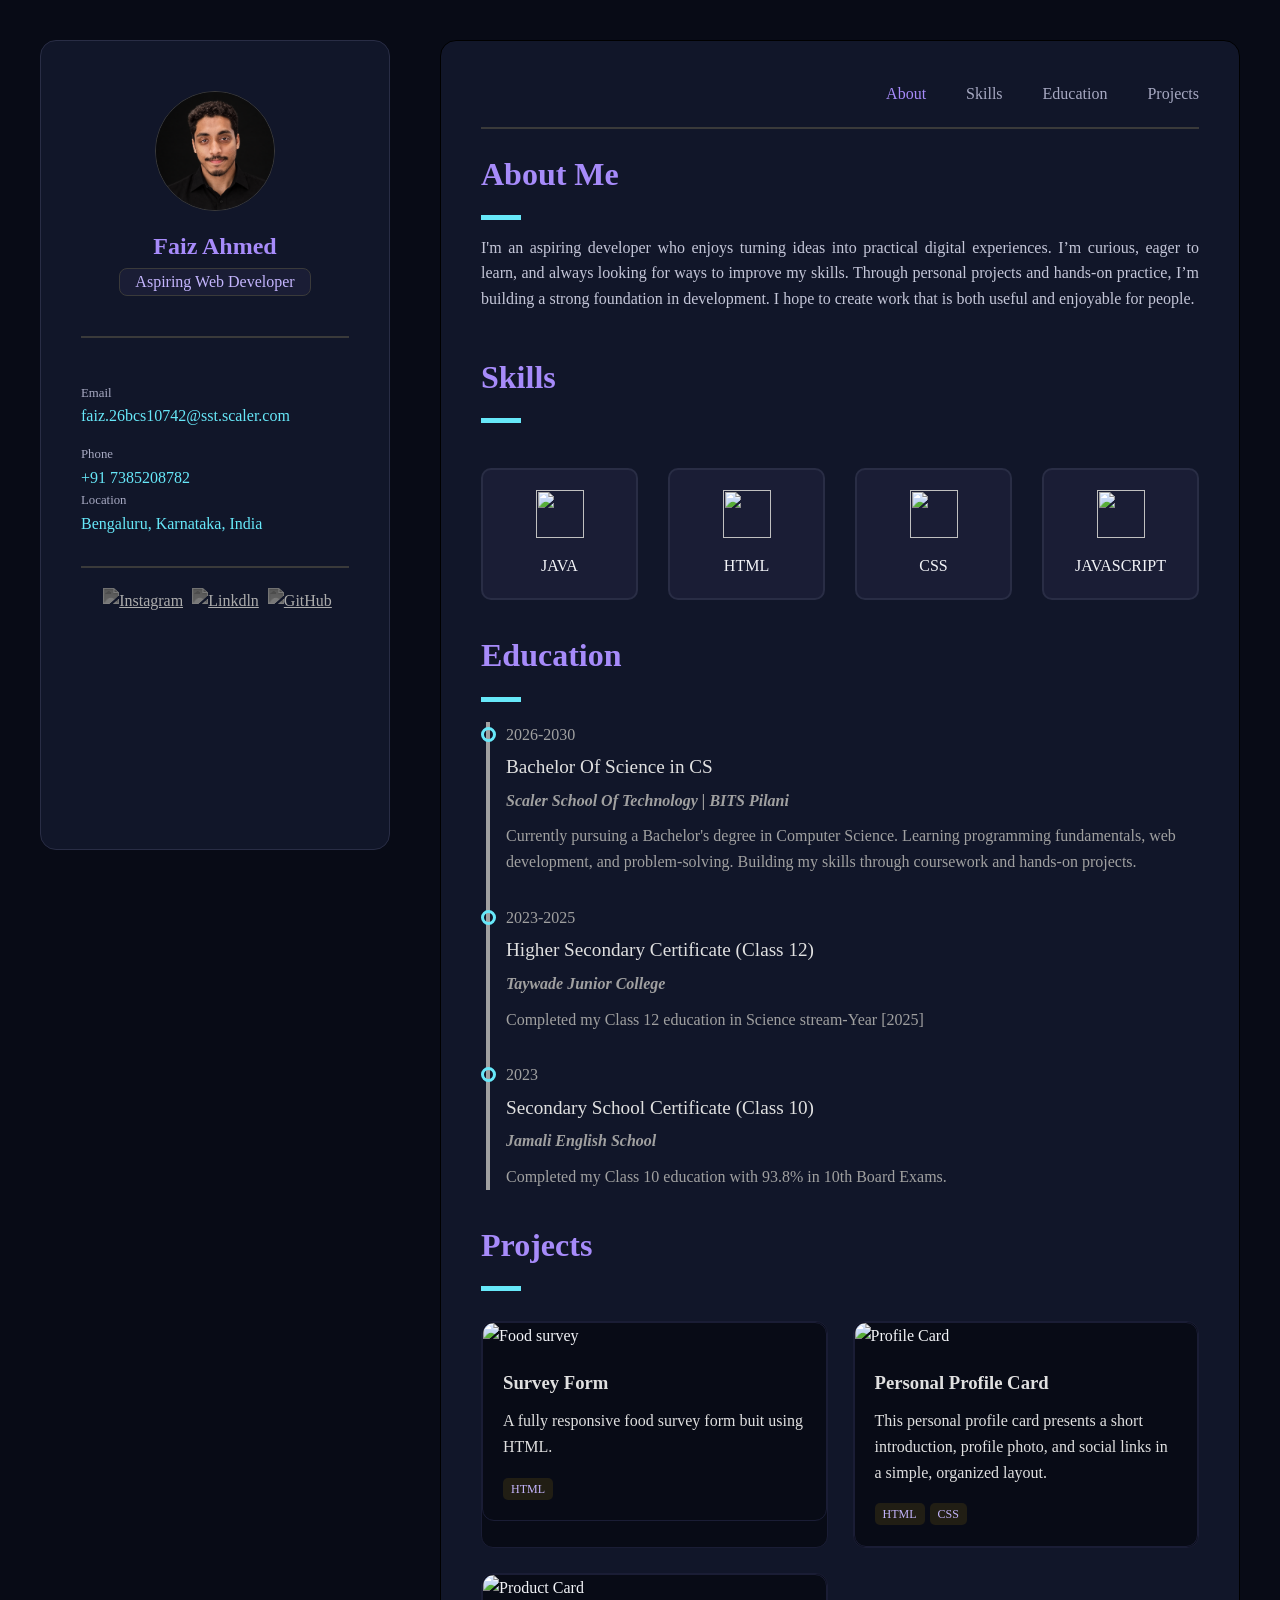
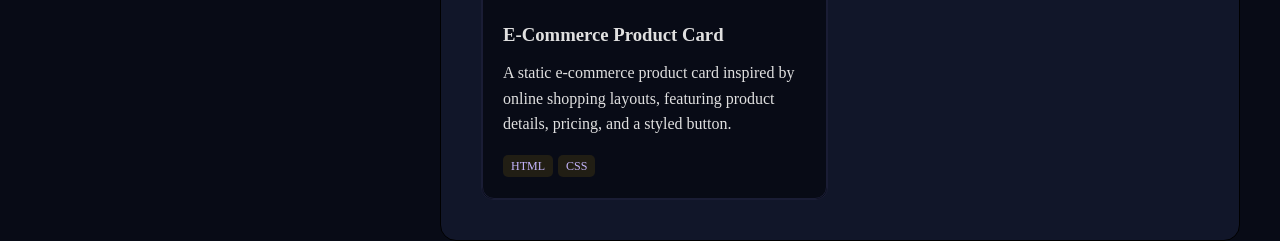
==== index.html @ 44d533f0 "Add files via upload" ====
<!DOCTYPE html>
<html lang="en">
<head>
    <meta charset="UTF-8">
    <meta name="viewport" content="width=device-width, initial-scale=1.0">
    <title>Portfolio</title>
    <link rel="stylesheet" href="./style.css">
</head>
<body>

    <div class="main-container">

        <div class="sidebar">
            <!-- Profile -->
            <div class="profile">
                <img src="./faiz2.png" alt="Profile Picture">
                <h2>Faiz Ahmed</h2>
                <p>Aspiring Web Developer</p>
            </div>

<!-- contact information -->

            <div class="Contact">
                <div class="email"></div>
                <h3 class="label">Email</h3>
                <a href="mailto:faiz.26bcs10742@sst.scaler.com" class="value">faiz.26bcs10742@sst.scaler.com</a>
                <div class="phone"></div>
                <h3 class="label">Phone</h3>
                <a href="tel:+917385208782" class="value">+91 7385208782</a>
                <div class="location"></div>
                <h3 class="label">Location</h3>
                <p class="value">Bengaluru, Karnataka, India</p>
            </div>

            <!-- Social Links -->

            <div class="social">
                <a href="https://www.instagram.com/faiz_ahmed642/?hl=en"><img src="https://simpleicons.org/icons/instagram.svg" alt="Instagram"></a>
                <a href="https://www.linkedin.com/in/faiz-ahmed-292b7b2b3/"><img src="https://encrypted-tbn0.gstatic.com/images?q=tbn:ANd9GcT0uOH3sgZgKHSkgX4N8NPa2OfcFD6c4oeHa74ffMgkmoTiyL1mnaVb_tIJ&s=10" alt="Linkdln"></a>
                <a href="https://github.com/faizahmed-lab"><img src="https://simpleicons.org/icons/github.svg" alt="GitHub"></a>

            </div>
         </div>

<!-- main content -->
        <div class="main-content">

        <!-- Navigation -->
         <div id="navigation">
            <nav>
                <a href="#about" class="active">About</a>
                <a href="#Skills">Skills</a>
                <a href="#education">Education</a>
                <a href="#Projects">Projects</a>
            </nav>
         </div>

        <!-- About Me -->
         <div id="about">
            <h2 class="heading">About Me</h2>
            <div class="line"></div>
            <p class="content"> I'm an aspiring developer who enjoys turning ideas into practical digital experiences. I’m curious, eager to learn, and always looking for ways to improve my skills. Through personal projects and hands-on practice, I’m building a strong foundation in development. I hope to create work that is both useful and enjoyable for people.</p>
         </div>

        <!-- Skills -->
         <div id="Skills">
            <h2 class="heading">Skills</h2>
            <div class="line"></div>
            <div class="grid-container">
                <div class="item">
                    <img src="https://encrypted-tbn0.gstatic.com/images?q=tbn:ANd9GcRjrOukvtE_l8-Sw6jD1ZQpUVd9QMWXc1JpSIQkuCBKnjbneDJUtqvRBC0&s=10" alt="">
                    <h3>JAVA</h3>
                </div>
                <div class="item">
                    <img src="https://simpleicons.org/icons/html5.svg" alt="">
                    <h3>HTML</h3>
                </div>
                <div class="item">
                    <img src="https://simpleicons.org/icons/css.svg" alt="">
                    <h3>CSS</h3>
                </div>
                <div class="item">
                    <img src="https://simpleicons.org/icons/javascript.svg" alt="">
                    <h3>JAVASCRIPT</h3>
                </div>
            </div>
         </div>

        <!-- Education -->
         <div id="education">
            <h2 class="heading">Education</h2>
            <div class="line"></div>
            <div class="edtech" >


                <div class="edfirst">
                    <div class="year">2026-2030</div>
                    <h3 class="degree">Bachelor Of Science in CS </h3>
                    <h4 class="college">Scaler School Of Technology | BITS Pilani</h4>
                    <p class="work">Currently pursuing a Bachelor's degree in Computer Science.
                                Learning programming fundamentals, web development, and problem-solving. Building my skills through coursework and hands-on projects.</p>
                                <div class="goal"></div>
                </div>
                <div class="edsecond">
                    <div class="year">2023-2025</div>
                    <h3 class="degree">Higher Secondary Certificate (Class 12)</h3>
                    <h4 class="college">Taywade Junior College</h4>
                    <p class="work">Completed my Class 12 education in Science stream-Year [2025]</p>
                    <div class="goal"></div>
                </div>
                <div class="edthird">
                    <div class="year">2023</div>
                    <h3 class="degree">Secondary School Certificate (Class 10)</h3>
                    <h4 class="college">Jamali English School</h4>
                    <p class="work">Completed my Class 10 education with 93.8% in 10th Board Exams.</p>
                    <div class="goal"></div>
                    </div>
                    <div class="liner"></div>
                </div>
            </div>

        <!-- Projects -->
         <div id="Projects">
            <h2 class="heading">Projects</h2>
            <div class="line"></div>

            <div class="project-container">
                <div class="project">
                    <a class="project" href="./food-survey.html">
                    <img src="https://file.forms.app/sitefile/60+Great-food-survey-questions-to-ask.png" alt="Food survey">
                    <div class="card">
                        <h3>Survey Form</h3>
                        <p>A fully responsive food survey form buit using HTML.</p>
                        <span>HTML</span>
                    </div>
                    </a>
                </div>
                <div class="project">
                    <a class="project" href="./profile-card.html">
                    <img src="https://c8.alamy.com/comp/2EY5YPY/user-or-profile-card-details-symbol-identity-document-with-person-photo-and-text-personal-info-data-cards-2EY5YPY.jpg" alt="Profile Card">
                    <div class="card">
                        <h3>Personal Profile Card </h3>
                        <p>This personal profile card presents a short introduction, profile photo, and social links in a simple, organized layout.</p>
                        <span>HTML</span><span>CSS</span>
                    </div>
                    </a>
                </div>
                <div class="project">
                    <a class="project" href="./product-card.html">
                    <img src="https://encrypted-tbn0.gstatic.com/images?q=tbn:ANd9GcRB8BgYrSVpAyaVmkL8qRPOoXy6xbVejKqr5fs8Ip3-p4h-X5C5taGGCZU&s=10" alt="Product Card">
                    <div class="card">
                        <h3>E-Commerce Product Card</h3>
                        <p>A static e-commerce product card inspired by online shopping layouts, featuring product details, pricing, and a styled button.</p>
                        <span>HTML</span><span>CSS</span>
                    </div>
                    </a>
                </div>
                
            </div>
         </div>


    </div>
    
    </div>
</body>
</html>
---- style.css ----
*{
    padding: 0;
    margin: 0;
    box-sizing: border-box;
}

body{
    background-color:#080B16;
    font-family: Poppins;
    color:#F3F4F8;
    line-height: 1.6;
}

.main-container{
    display: grid;
    max-width:1200px;
    grid-template-columns:350px 1fr;
    gap:50px;
    padding-top:40px;
    margin:auto;
}

.sidebar{
    height:90vh;
    background-color :#111629;
    border:1px solid #292D45;
    border-radius:16px;
    padding:40px;
    position: sticky;
    top:40px;
}

.main-content{
    background-color:#111629;
    border:1px solid black;
    border-radius: 16px;
    padding: 40px;
}
/* Profile information */

.profile img{
    height: 120px;
    width : 120px;
    border-radius: 50%;
    border: 1px solid #3a3a3a;
}

.profile h2{
    font-size:1.5rem;
    font-weight:700;
    margin-top: 20px;
    color:#A78BFA;
}

.profile{
    text-align: center;
    padding: 10px;
    line-height:1.0;
}

.profile p{
    background-color:#1A1D35;
    padding:5px 15px;
    color: #C4B5FD;
    border: 1px solid #3a3a3a;
    border-radius:8px;
    display:inline-block;
    font-size: 0.8 rem;
    margin-top: 10px;
}

/* contact information */
.Contact{
    margin-top: 30px;
    border-top: 2px solid #3a3a3a;
    padding-top:30px;
}

.label{
    font-weight:500;
    font-size: 0.8rem;
    color:#A7A9C2;
}

.value{
    color:#67E8F9;
    text-decoration:none;
}

.email , .phone{
    margin-bottom:15px;
}

/* Social Links */

.social{
    margin-top:30px;
    border-top:2px solid #3a3a3a;
    padding-top:20px;
    text-align: center;
}

.social img{
    height:24px;
    width:24px;
    margin-left: 5px;
    filter : grayscale(1) invert(0.7);
    transition: filter 0.3s ease;
}

.social img:hover{
    filter:grayscale(0) invert(0);
}

/* main content */

/* Navigation */

#navigation{
    padding-bottom:20px;
    margin-bottom:20px;
    border-bottom:2px solid #3a3a3a;
}

nav{
    display:flex;
    justify-content: flex-end;
    gap: 40px;
}

nav a{
    text-decoration:none;
    color:#A7A9C2;
    font-weight:500;
    transition : color 0.3s ease;
}

.active, nav a:hover{
    color:#A78BFA;
}

/* about me */
.heading{
      color:#A78BFA;
      font-size:2rem;
      margin-bottom: 15px;
}

.line{
    width: 40px;
    height:5px;
    background-color:#67E8F9;
    margin-bottom: 15px; 
} 

.content{
    text-align: justify;
    color:#C4C6D8;   
}

#about{
    margin:0 0 40px;
}

/* skills section */

.grid-container{
    display: grid;
    grid-template-columns: repeat(auto-fit , minmax(120px,1fr)) ;
    gap: 30px;
}

.item{
    padding: 20px;
    border-radius: 10px;
    border: 2px solid #292D45;
    background-color:#1A1D35;
    text-align: center;
    margin-top: 30px;
    transition: transform 0.3s ease , box-shadow 0.3s ease;

}
.item img{
    height:48px;
    width:48px;
    margin-bottom:15px;
}

.item h3{
      font-size: 1rem;
      font-weight: 500;
}

.item:hover{
    transform: scale(1.1);
    box-shadow: 0px 0px 10px 5px rgba(0,0,0,0.3);

}

/* education */

.edtech{
    position:relative;
    margin-top:20px;
}

#education{
    margin-top: 30px;
}


.year{
    color:#a0a0a0;
    font-size: 0.9 rem;
    margin-bottom: 5px;
}

.degree{
    color:#e0e0e0;
    font-size : 1.2rem;
    font-weight : 500;
    margin-bottom: 5px;
}

.college{
    font-style: italic;
    color:#a0a0a0;
    margin-bottom:10px;
}

.work{
    color:#a0a0a0;
}

.edfirst , .edsecond , .edthird{
   margin-bottom: 30px;
   padding-left: 25px;
   position:relative;
}

.goal{
    height : 15px;
    width: 15px;
    border-radius:50%;
    border: 3px solid #67E8F9;
    position:absolute;
    top:5px;
    left:0px;
    z-index: 5;

}

.liner{
    position:absolute;
    width:2px;
    top:0px;
    bottom:0px;
    border:2px solid #a0a0a0;
    left:5px;
}

/* Projects */

.project-container{
    margin-top: 30px;
    display:grid;
    grid-template-columns: 1fr 1fr;
    gap:25px;
}

.project {
    display: block;
    color: inherit;
    text-decoration: none;
    cursor: pointer;
}

.project{
    background-color:#080B16;
    border-radius:12px;
    border:1px solid #1A1D35;
    overflow:hidden;
    transition: transform 0.5s ease, box-shadow 0.5s ease;
}

.project:hover{
    transform: translateY(-10px);
    box-shadow: 0px 0px 10px 5px rgba(0,0,0,0.3);

}


.project img{
    height:180px;
    width:100%;
    object-fit: cover;
}

.card{
    padding: 20px;
}

.card h3{
    color:#e0e0e0;
    margin-bottom: 10px;
}

.card p{
    color:#e0e0e0;
    line-height:1.6;
    margin-bottom: 15px;
}

.card span{
    color :#C4B5FD;
    background-color: rgba(255,191,0,0.1);
    padding : 4px 8px;
    border-radius : 5px;
    font-size:0.75rem;
    margin-right:5px;
}


@media screen and (max-width:1200px) {
    .main-container{
        grid-template-columns: 1fr;
        padding:20px;
    }

    .sidebar{
        position: static;
        height: auto;
    }
}
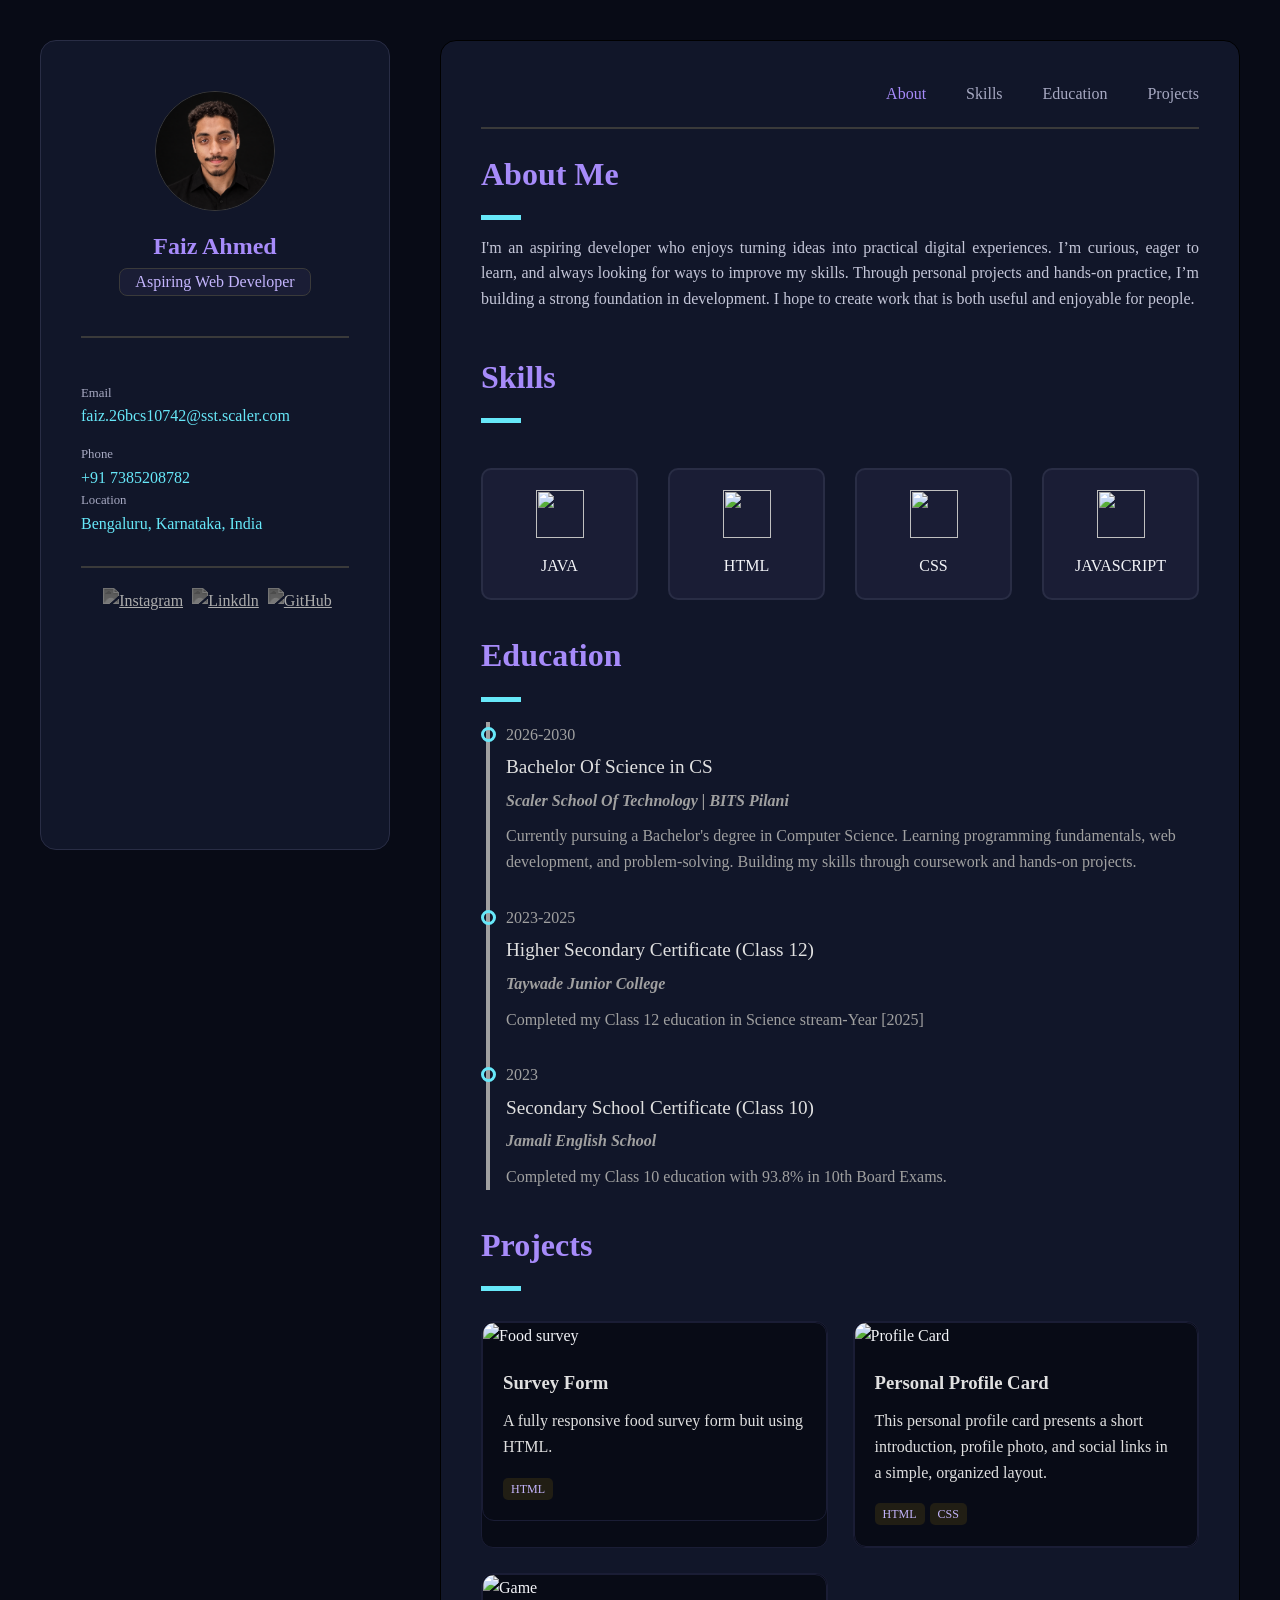
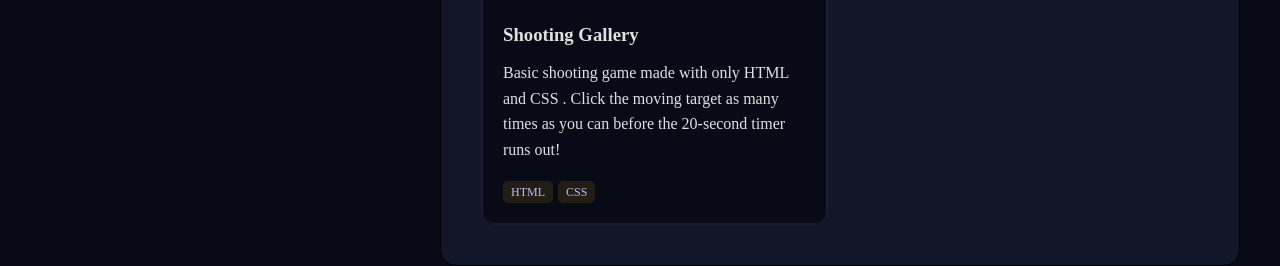
==== commit adac5832: "Add files via upload" ====
--- a/index.html
+++ b/index.html
@@ -146,11 +146,12 @@
                     </a>
                 </div>
                 <div class="project">
-                    <a class="project" href="./product-card.html">
-                    <img src="https://encrypted-tbn0.gstatic.com/images?q=tbn:ANd9GcRB8BgYrSVpAyaVmkL8qRPOoXy6xbVejKqr5fs8Ip3-p4h-X5C5taGGCZU&s=10" alt="Product Card">
+                    <a class="project" href="./game.html">
+                    <img src="https://encrypted-tbn0.gstatic.com/images?q=tbn:ANd9GcRVBIhdApsCW00yUlxbCo7i1_djn_vO7w9enQZYMKW1UZQwx6oUlVy6oWzs&s=10" alt="Game">
                     <div class="card">
-                        <h3>E-Commerce Product Card</h3>
-                        <p>A static e-commerce product card inspired by online shopping layouts, featuring product details, pricing, and a styled button.</p>
+                        <h3>Shooting Gallery</h3>
+                        <p>Basic shooting game made with only HTML and CSS . 
+                            Click the moving target as many times as you can before the 20-second timer runs out!</p>
                         <span>HTML</span><span>CSS</span>
                     </div>
                     </a>
